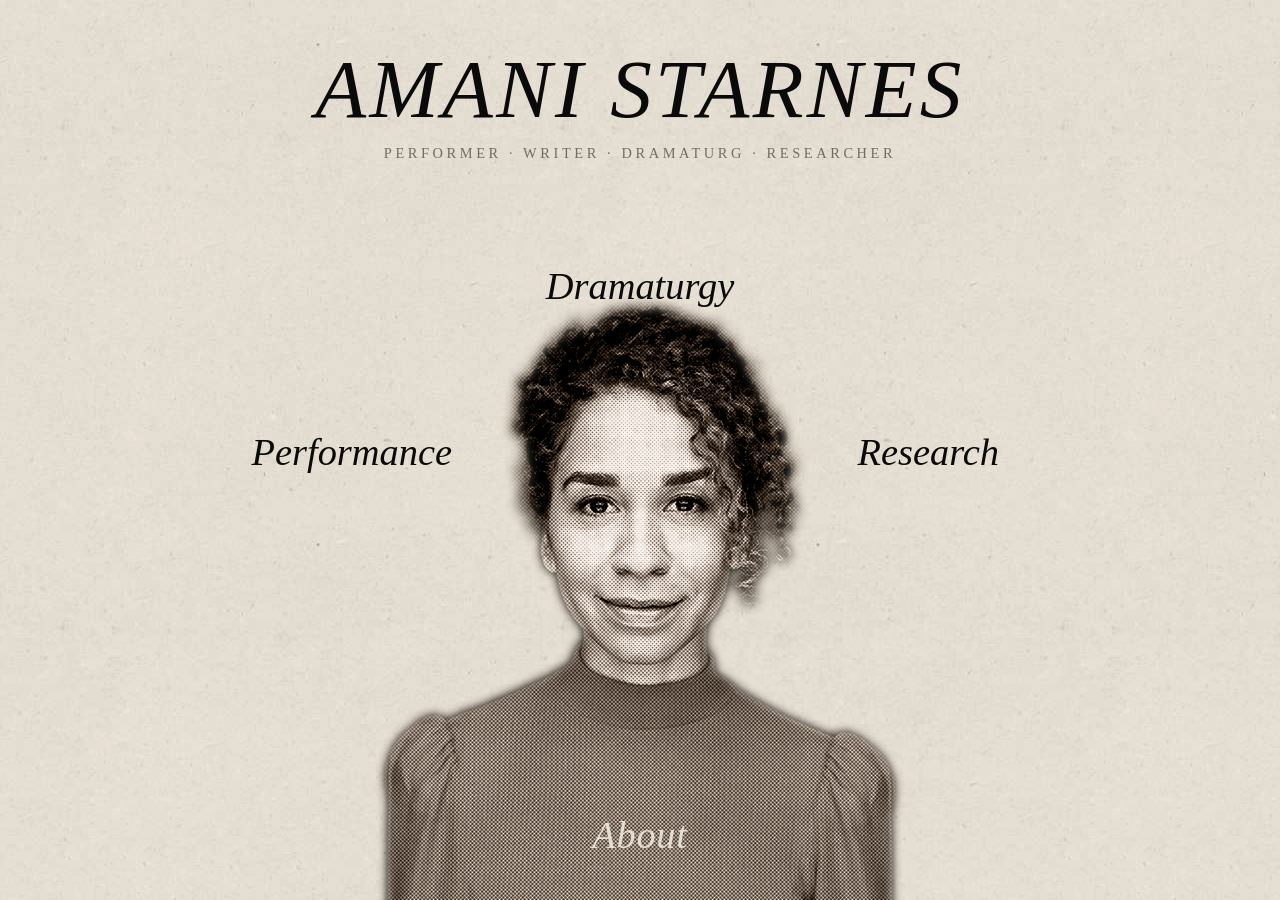
==== index.html @ 9610a854 "great splash page" ====
<!DOCTYPE html>
<html lang="en">

<head>
  <meta charset="UTF-8">
  <meta name="viewport" content="width=device-width, initial-scale=1.0">
  <title>Amani Starnes</title>
  <meta name="description" content="Amani Starnes — Performer, Writer, Dramaturg, Researcher.">
  <meta property="og:title" content="Amani Starnes">
  <meta property="og:description" content="Performer. Writer. Dramaturg. Researcher.">
  <meta property="og:image" content="Amani-Starnes-BG.jpg">
  <meta property="og:type" content="website">
  <link rel="stylesheet" href="assets/css/style.css">
</head>

<body>

  <div class="splash">
    <img class="bg-fill" src="/assets/images/blue-bg.jpg" alt="" aria-hidden="true" loading="eager">

    <div class="splash-top">
      <div class="splash-name" aria-label="Amani Starnes">
        <span class="name-first">AMANI</span> <span class="name-last">STARNES</span>
      </div>
      <p class="splash-roles">Performer&nbsp;·&nbsp;Writer&nbsp;·&nbsp;Dramaturg&nbsp;·&nbsp;Researcher</p>
    </div>
    <div class="splash-center">
      <div class="splash-img">
        <img class="splash-bg-onload" src="/assets/images/Amani-Blue-No-Bg-printed-1080.png" alt="Amani Starnes"
          loading="eager">
        <img class="splash-bg" src="/assets/images/Amani-Blue-Bg-gradient-1080.png" alt="" aria-hidden="true"
          loading="eager">
        <div class="img-hover-container">
          <div class="splash-img-wrap">
            <!-- <img src="/assets/images/Amani-Blue-No-Bg-good.png" alt="Amani Starnes" loading="eager"> -->
          </div>
          <a href="about.html" class="splash-about-label">About</a>
          <nav class="splash-nav-arc" aria-label="Main navigation">
            <a href="performance.html" class="arc-item arc-1">Performance</a>
            <a href="dramaturgy.html" class="arc-item arc-2">Dramaturgy</a>
            <a href="research.html" class="arc-item arc-3">Research</a>
          </nav>
        </div>
      </div>
    </div>

  </div>
  <div class="paperOverlay"></div>
  <script src="assets/js/main.js"></script>
</body>

</html>
---- assets/css/style.css ----
@import url('https://fonts.googleapis.com/css2?family=Bebas+Neue&family=Courier+Prime:ital,wght@0,400;0,700;1,400;1,700&family=Playfair+Display:ital@1&display=swap');
@import url("https://use.typekit.net/kco8lyu.css");



:root {
  --void: #0a0a0a;
  --cream: #ede9df;
  --apricot: #e3a155;
  --hot: #df0427;
  --zap: #b8ff00;
  --dim: #1a1a1a;
  --mid: #2a2a2a;
  --muted: #7a7068;
  --main: #7c380d;
}

*,
*::before,
*::after {
  box-sizing: border-box;
  margin: 0;
  padding: 0;
}

html {
  scroll-behavior: smooth;
}

body {
  background: var(--cream);
  color: var(--void);
  font-family: "adobe-caslon-pro", serif;
  font-weight: 400;
  font-style: italic;
  font-size: 17px;
  line-height: 1.7;
  -webkit-font-smoothing: antialiased;
}

.title-font,
.page-title,
.section-title {
  font-family: "adobe-garamond-pro", serif;
  font-weight: 400;
  font-style: normal;
}

::selection {
  background: var(--hot);
  color: var(--void);
}

a {
  color: var(--hot);
  text-decoration: underline;
  text-underline-offset: 3px;
  /* transition: color 0.15s; */
}

a:hover {
  color: var(--hot);
}



/* ─── SPLASH ──────────────────────────────────────────────── */
.paperOverlay {
  position: fixed;
  inset: 0;
  mix-blend-mode: multiply;
  background-repeat: repeat;
  pointer-events: none;
  z-index: 9999;
  background-image: url("[data-uri]");
}

.torn-edges {
  padding: 1em;
  background-color: var(--cream);
  background-clip: padding-box;
  border-style: solid;
  border-width: 10px;
  border-color: transparent;
  border-image: url(/assets/images/paper-border.png) 20 round;
  max-width: 70em;
  margin: 1em auto;
}

.splash {
  height: 100vh;
  overflow: hidden;
  display: flex;
  flex-direction: column;
  align-items: center;
  justify-content: flex-start;
  padding: 3rem 2rem 0;
  position: relative;
  gap: 2rem;
}

.splash-top {
  text-align: center;
  position: relative;
  z-index: 2;
}

.splash-name {
  font-family: "adobe-caslon-pro", serif;
  font-weight: 400;
  font-style: italic;
  font-size: clamp(3rem, 6.5vw, 6.5rem);
  line-height: 1;
  letter-spacing: 0.04em;
  color: var(--void);
  white-space: nowrap;
  cursor: default;
  user-select: none;
}

.splash-animation {
  transition: opacity 1s ease;

}

.splash-name span {
  display: inline;
}

.splash-name:hover .name-first {
  color: var(--hot);
  /* transition: color 0.08s; */
}

.splash-roles {
  font-size: 0.90rem;
  letter-spacing: 0.25em;
  text-transform: uppercase;
  color: var(--muted);
  margin-top: 0.6rem;
  font-family: "adobe-garamond-pro", serif;
  font-style: normal;
}

.splash-center {
  flex: 1;
  min-height: 0;
  width: 100%;
  position: relative;
  display: flex;
  align-items: flex-end;
  justify-content: center;
}

.splash-bg {
  position: absolute;
  inset: 0;
  width: 100%;
  height: 100%;
  object-fit: contain;
  object-position: center bottom;
  z-index: 0;
  opacity: 0;
  pointer-events: none;
  overflow: visible;
  display: block;
  transition: opacity 0.55s ease;
  will-change: opacity;
  transform: translateZ(0);
  backface-visibility: hidden;
}

/* b+W image */
.splash-bg-onload {
  position: absolute;
  inset: 0;
  width: 100%;
  height: 100%;
  object-fit: contain;
  object-position: center bottom;
  z-index: 0;
  pointer-events: none;
  opacity: 1;
  transition: opacity 0.55s ease;
  will-change: opacity;
  transform: translateZ(0);
  backface-visibility: hidden;
  overflow: visible;
}

.bg-fill {
  position: absolute;
  inset: 0;
  width: 100%;
  height: 100%;
  object-fit: cover;
  object-position: center top;
  z-index: 0;
  opacity: 0;
  pointer-events: none;
  transition: opacity 0.55s ease;
  overflow: visible;
  display: block;
  will-change: opacity;
  transform: translateZ(0);
  backface-visibility: hidden;
}

/* Background + color shifts on hover */

.splash:has(.img-hover-container:hover, .arc-item:hover, .splash-dramaturgy:hover) .splash-bg,
.splash:has(.img-hover-container:hover, .arc-item:hover, .splash-dramaturgy:hover) .bg-fill {
  opacity: 1;
}

.splash:has(.img-hover-container:hover, .arc-item:hover, .splash-dramaturgy:hover) .splash-bg-onload {
  opacity: 0;
}

.splash:has(.img-hover-container:hover, .arc-item:hover, .splash-dramaturgy:hover) .arc-item,
.splash:has(.img-hover-container:hover, .arc-item:hover, .splash-dramaturgy:hover) .splash-dramaturgy {
  color: var(--cream);
}

.splash:has(.img-hover-container:hover, .arc-item:hover, .splash-dramaturgy:hover) .arc-item:hover,
.splash:has(.img-hover-container:hover, .arc-item:hover, .splash-dramaturgy:hover) .splash-dramaturgy:hover {
  color: var(--hot);
}

.splash-img {
  position: absolute;
  inset: 0;
  overflow: visible;
  pointer-events: none;
}

.splash-img-wrap {
  position: absolute;
  top: 0;
  bottom: 0;
  left: 50%;
  transform: translateX(-50%);
  width: 25%;
  pointer-events: auto;
  cursor: pointer;
  z-index: 2;
}

.img-hover-container {
  position: absolute;
  top: 0;
  bottom: 0;
  left: 50%;
  transform: translateX(-50%);
  width: 62%;
  pointer-events: auto;
  cursor: pointer;
  z-index: 1;
}

.splash-img::after {
  content: "";
  position: absolute;
  inset: 0;
  /* box-shadow: inset 0 0 120px rgba(10, 10, 10, 0.6); */
  pointer-events: none;
  opacity: 0;
  z-index: 1;
}

.splash:has(.img-hover-container:hover, .arc-item:hover, .splash-dramaturgy:hover) .splash-img::after {
  opacity: 1;
}

.splash-about-label {
  position: absolute;
  bottom: 2rem;
  left: 50%;
  transform: translateX(-50%);
  z-index: 2;
  pointer-events: auto;
  font-family: "adobe-caslon-pro", serif;
  font-style: italic;
  font-size: clamp(2rem, 3vw, 4rem);
  color: var(--cream);
  text-decoration: none;
  opacity: 1;
  white-space: nowrap;
  letter-spacing: 0.02em;
}

.splash-about-label:hover,
.splash:has(.splash-img-wrap:hover) .splash-about-label {
  color: var(--void);
}

/* ─── ARC NAV ──────────────────────────────────────────────── */
.splash-nav-arc {
  position: absolute;
  top: 60%;
  left: 50%;
  width: 0;
  height: 0;
  --arc-r: clamp(240px, 26vw, 400px);
  --arc-start: 210deg;
  --arc-step: 60deg;
}

.arc-item {
  position: absolute;
  font-family: "adobe-garamond-pro", serif;
  font-weight: 400;
  font-style: italic;
  font-size: clamp(2rem, 3vw, 4rem);
  color: var(--void);
  text-decoration: none;
  white-space: nowrap;
  transition: color 0.15s;
  transform:
    rotate(calc(var(--arc-start) + var(--n) * var(--arc-step))) translateX(var(--arc-r)) rotate(calc(-1 * (var(--arc-start) + var(--n) * var(--arc-step)))) translate(-50%, -50%);
}

.arc-item {
  pointer-events: auto;
}

.arc-item::after,
.splash-dramaturgy::after {
  background: var(--hot);
}

.splash-about-label::after {
  background: var(--void);
}

.arc-item::after,
.splash-dramaturgy::after,
.splash-about-label::after {
  content: '';
  position: absolute;
  bottom: -4px;
  left: -3px;
  right: -3px;
  height: 5px;
  clip-path: polygon(4% 0%, 100% 0%, 96% 100%, 0% 100%);
  transform: rotate(-2deg) scaleX(0);
  transform-origin: left center;
  transition: transform 0.22s ease;
}



.arc-item:hover {
  color: var(--hot);
}

.arc-item:hover::after,
.splash-dramaturgy:hover::after,
.splash-about-label:hover::after,
.splash:has(.splash-img-wrap:hover) .splash-about-label::after {
  transform: rotate(-2deg) scaleX(1);
}

.arc-1 {
  --n: 0;
}

.arc-2 {
  --n: 1;
  z-index: 999;
}

.arc-3 {
  --n: 2;
}

.splash-dramaturgy {
  font-family: "adobe-garamond-pro", serif;
  font-weight: 400;
  font-style: italic;
  font-size: clamp(2rem, 3vw, 4rem);
  color: var(--void);
  text-decoration: none;
  white-space: nowrap;
  transition: color 0.15s;
  flex-shrink: 0;
  position: relative;
  z-index: 2;
}

.splash-dramaturgy:hover {
  color: var(--hot);
}

/* ─── SITE HEADER ─────────────────────────────────────────── */

.site-header {
  position: sticky;
  top: 0;
  z-index: 100;
  background: var(--void);
  border-bottom: 1px solid var(--mid);
  display: flex;
  align-items: center;
  justify-content: space-between;
  padding: 1rem 3rem;
  gap: 2rem;
}

.logo {
  /* font-family: 'Bebas Neue', sans-serif; */
  font-family: "adobe-caslon-pro", serif;
  font-weight: 400;
  font-style: italic;
  font-size: 1.4rem;
  letter-spacing: 0.1em;
  color: var(--cream);
  text-decoration: none;
  white-space: nowrap;
}

.logo:hover {
  color: var(--hot);
}

.header-nav {
  display: flex;
  gap: 2.5rem;
  flex-wrap: wrap;
}

.header-nav a {
  font-size: 0.7rem;
  letter-spacing: 0.25em;
  text-transform: uppercase;
  text-decoration: none;
  color: var(--muted);
  padding-bottom: 2px;
  position: relative;
  transition: color 0.12s;
}

.header-nav a::after {
  content: '';
  position: absolute;
  bottom: -2px;
  left: -2px;
  right: -2px;
  height: 4px;
  background: var(--hot);
  clip-path: polygon(6% 0%, 100% 0%, 94% 100%, 0% 100%);
  transform: rotate(-2deg) scaleX(0);
  transform-origin: left center;
  transition: transform 0.22s ease;
}

.header-nav a:hover,
.header-nav a[aria-current] {
  color: var(--cream);
}

.header-nav a:hover::after,
.header-nav a[aria-current]::after {
  transform: rotate(-2deg) scaleX(1);
}

/* ─── PAGE LAYOUT ─────────────────────────────────────────── */

.page-header {
  padding: 5rem 3rem 3rem;
  max-width: 1000px;
  margin: 0 auto;
  border-bottom: 1px solid var(--mid);
}

.page-eyebrow {
  font-size: 1rem;
  letter-spacing: 0.3em;
  text-transform: uppercase;
  color: var(--hot);
  display: block;
  margin-bottom: 0.8rem;
}

/* .page-title {
  font-family: 'Bebas Neue', sans-serif;
  font-size: clamp(3.5rem, 8vw, 7rem);
  line-height: 0.9;
  letter-spacing: 0.03em;
} */

.page-intro {
  margin-top: 1.5rem;
  /* max-width: 55ch; */
  color: var(--muted);
  font-size: 1.5rem;
}

.page-body {
  max-width: 1000px;
  margin: 0 auto;
  padding: 0 3rem 8rem;
}

.section {
  padding-top: 4rem;
  margin-top: 4rem;
  border-top: 1px solid var(--mid);
}

.section:first-child {
  border-top: none;
  margin-top: 0rem;
}

.section-eyebrow {
  font-size: 0.68rem;
  letter-spacing: 0.3em;
  text-transform: uppercase;
  color: var(--hot);
  display: block;
  margin-bottom: 0.6rem;
}

/* .section-title {
  font-family: 'Bebas Neue', sans-serif;
  font-size: clamp(2.2rem, 5vw, 4rem);
  letter-spacing: 0.04em;
  line-height: 0.93;
  margin-bottom: 1.5rem;
} */

.section-body {
  max-width: 60ch;
}

.section-body p+p {
  margin-top: 1em;
}

/* ─── DEFINITION BLOCK ────────────────────────────────────── */
.definition {
  margin: 1.8rem 0 2.2rem;
  max-width: 52ch;
  padding-left: 1.2rem;
  border-left: 2px solid var(--mid);
}

.definition-word {
  display: block;
  font-family: "adobe-garamond-pro", serif;
  font-style: normal;
  font-size: 1.15rem;
  letter-spacing: 0.02em;
  color: var(--void);
}

.definition-meta {
  display: block;
  font-style: italic;
  font-size: 0.82rem;
  color: var(--muted);
  margin-top: 0.15rem;
  margin-bottom: 0.7rem;
  letter-spacing: 0.02em;
}

.definition-list {
  list-style: none;
  padding: 0;
  margin: 0;
  counter-reset: def;
}

.definition-list li {
  counter-increment: def;
  font-size: 0.95rem;
  color: var(--muted);
  line-height: 1.6;
  padding-left: 1.6em;
  position: relative;
}

.definition-list li::before {
  content: counter(def) ")";
  position: absolute;
  left: 0;
  color: var(--muted);
}

.definition-list li+li {
  margin-top: 0.6rem;
  color: var(--void);
  font-style: normal;
}

/* Buttons */
.btn {
  display: inline-block;
  margin-top: 1.5rem;
  padding: 0.55rem 1.3rem;
  border: 1px solid var(--mid);
  font-family: 'Courier Prime', monospace;
  font-size: 0.75rem;
  letter-spacing: 0.2em;
  text-transform: uppercase;
  text-decoration: none;
  color: var(--hot);
  transition: all 0.15s;
}

.btn:hover {
  background: var(--hot);
  border-color: var(--hot);
  color: var(--void);
}

.btn-zap:hover {
  background: var(--zap);
  border-color: var(--zap);
  color: var(--void);
}

.btn+.btn {
  margin-left: 0.8rem;
}

/* Pullquote */
.pullquote {
  font-family: "adobe-caslon-pro", serif;
  font-weight: 400;
  font-style: italic;
  font-size: 1.15rem;
  line-height: 1.6;
  border-left: 3px solid var(--hot);
  padding: 0.8rem 1.5rem;
  margin: 2rem 0;
  color: var(--void);
  max-width: 55ch;
}

/* ─── IMAGES ──────────────────────────────────────────────── */

.img-thumb {
  display: block;
  /* max-width: 320px; */
  width: 100%;
  margin-top: 1.5rem;
  cursor: zoom-in;
  filter: grayscale(10%) contrast(105%);
  transition: filter 0.3s ease, transform 0.25s ease;
}

.img-thumb:hover {
  filter: grayscale(0%) contrast(108%);
  transform: scale(1.012);
}

.img-row {
  display: grid;
  grid-template-columns: repeat(3, 1fr);
  gap: 1rem;
  margin: 2rem 0;
  align-items: start;
}

.img-row img {
  width: 100%;
  display: block;
  cursor: zoom-in;
  filter: grayscale(15%) contrast(108%);
  transition: filter 0.3s ease, transform 0.25s ease;
}

.img-row img:hover {
  filter: grayscale(0%) contrast(110%);
  transform: scale(1.012);
}

/* ─── LIGHTBOX ────────────────────────────────────────────── */

.lightbox {
  position: fixed;
  inset: 0;
  background: rgba(10, 10, 10, 0.93);
  display: flex;
  align-items: center;
  justify-content: center;
  z-index: 9000;
  opacity: 0;
  pointer-events: none;
  transition: opacity 0.2s ease;
}

.lightbox.is-open {
  opacity: 1;
  pointer-events: auto;
}

.lightbox-img {
  max-width: 90vw;
  max-height: 88vh;
  object-fit: contain;
  display: block;
  transition: opacity 0.15s ease;
}

.lightbox-close {
  position: absolute;
  top: 1.2rem;
  right: 1.5rem;
  background: none;
  border: none;
  color: var(--cream);
  font-size: 1.8rem;
  line-height: 1;
  cursor: pointer;
  opacity: 0.7;
  transition: opacity 0.15s;
  padding: 0.25rem 0.5rem;
}

.lightbox-close:hover {
  opacity: 1;
}

.lightbox-prev,
.lightbox-next {
  position: absolute;
  top: 50%;
  transform: translateY(-50%);
  background: none;
  border: none;
  color: var(--cream);
  font-size: 3rem;
  line-height: 1;
  cursor: pointer;
  padding: 1rem;
  opacity: 0.5;
  transition: opacity 0.15s;
}

.lightbox-prev:hover,
.lightbox-next:hover {
  opacity: 1;
}

.lightbox-prev {
  left: 0.5rem;
}

.lightbox-next {
  right: 0.5rem;
}

.side-poster {
  /* float: right; */
  margin: 0 0 2rem 2.5rem;
  max-width: 100%;
}

.side-poster img {
  width: 100%;
  display: block;
  border: 1px solid var(--mid);
}

.embed-video {
  position: relative;
  padding-bottom: 56.25%;
  height: 0;
  overflow: hidden;
  margin: 2rem 0;
  background: var(--dim);
}

.embed-video iframe {
  position: absolute;
  top: 0;
  left: 0;
  width: 100%;
  height: 100%;
  border: none;
}

.clearfix::after {
  content: '';
  display: table;
  clear: both;
}

/* ─── RESEARCH ────────────────────────────────────────────── */

.pub-item {
  padding: 1.5rem 0;
  border-bottom: 1px solid var(--mid);
  max-width: 65ch;
}

.pub-item:last-child {
  border-bottom: none;
}

.pub-tag {
  font-size: 0.66rem;
  letter-spacing: 0.25em;
  text-transform: uppercase;
  color: var(--hot);
  display: block;
  margin-bottom: 0.4rem;
}

.pub-title {
  font-style: italic;
}

.pub-venue {
  color: var(--muted);
  font-size: 0.9em;
  margin-top: 0.3rem;
}

/* ─── ABOUT ───────────────────────────────────────────────── */

.about-grid {
  display: grid;
  grid-template-columns: 220px 1fr;
  gap: 3rem;
  align-items: start;
  /* margin-top: 3rem; */
}

.about-headshot img {
  width: 100%;
  display: block;
  filter: grayscale(15%) contrast(108%);
  border: 1px solid var(--mid);
}

.about-text p+p {
  margin-top: 1em;
}

.placeholder-note {
  color: var(--muted);
  font-style: italic;
  font-size: 0.9em;
}

/* ─── FOOTER ──────────────────────────────────────────────── */

.site-footer {
  border-top: 1px solid var(--mid);
  padding: 1.8rem 3rem;
  display: flex;
  justify-content: space-between;
  align-items: center;
  flex-wrap: wrap;
  gap: 1rem;
  font-size: 0.75rem;
  letter-spacing: 0.1em;
  color: #4a4540;
}

.site-footer a {
  color: #4a4540;
  text-decoration: none;
}

.site-footer a:hover {
  color: var(--hot);
}

/* ─── RESPONSIVE ──────────────────────────────────────────── */

@media (max-width: 820px) {
  .splash {
    padding: 2.5rem 1.5rem 0;
    gap: 1.5rem;
  }

  .splash-img-wrap img {
    max-width: 65vw;
  }

  .splash-nav-arc {
    --arc-r: clamp(140px, 22vw, 240px);
  }

  .arc-item {
    font-size: clamp(1.1rem, 2.5vw, 1.8rem);
  }

  .site-header {
    flex-direction: column;
    align-items: flex-start;
    padding: 1rem 1.5rem;
    gap: 0.6rem;
  }

  .header-nav {
    gap: 1.5rem;
  }

  .page-header,
  .page-body {
    padding-left: 1.5rem;
    padding-right: 1.5rem;
  }

  .page-header {
    padding-top: 3rem;
  }

  .about-grid {
    grid-template-columns: 1fr;
    gap: 2rem;
  }

  .about-headshot {
    max-width: 200px;
  }

  .side-poster {
    float: none;
    margin: 0 0 1.5rem;
    max-width: 180px;
  }
}

@media (max-width: 480px) {
  .splash {
    padding: 2rem 1rem 0;
    gap: 1rem;
  }

  .splash-name {
    font-size: clamp(2rem, 9vw, 3rem);
  }

  .splash-img-wrap img {
    max-width: 80vw;
    max-height: calc(100vh - 130px);
  }

  .splash-nav-arc {
    --arc-r: 120px;
  }

  .arc-item {
    font-size: clamp(0.85rem, 4vw, 1.2rem);
  }

  .page-header,
  .page-body {
    padding-left: 1rem;
    padding-right: 1rem;
  }

  .site-footer {
    padding: 1.5rem 1rem;
  }
}

@media (max-height: 700px) {
  .splash {
    padding-top: 1.5rem;
    gap: 1rem;
  }

  .splash-name {
    font-size: clamp(1.8rem, 5vw, 3.5rem);
  }

  .splash-roles {
    font-size: 0.65rem;
    margin-top: 0.3rem;
  }
}

@media (max-height: 520px) {
  .splash-name {
    font-size: clamp(1.4rem, 4vw, 2.5rem);
  }

  .splash-roles {
    display: none;
  }
}
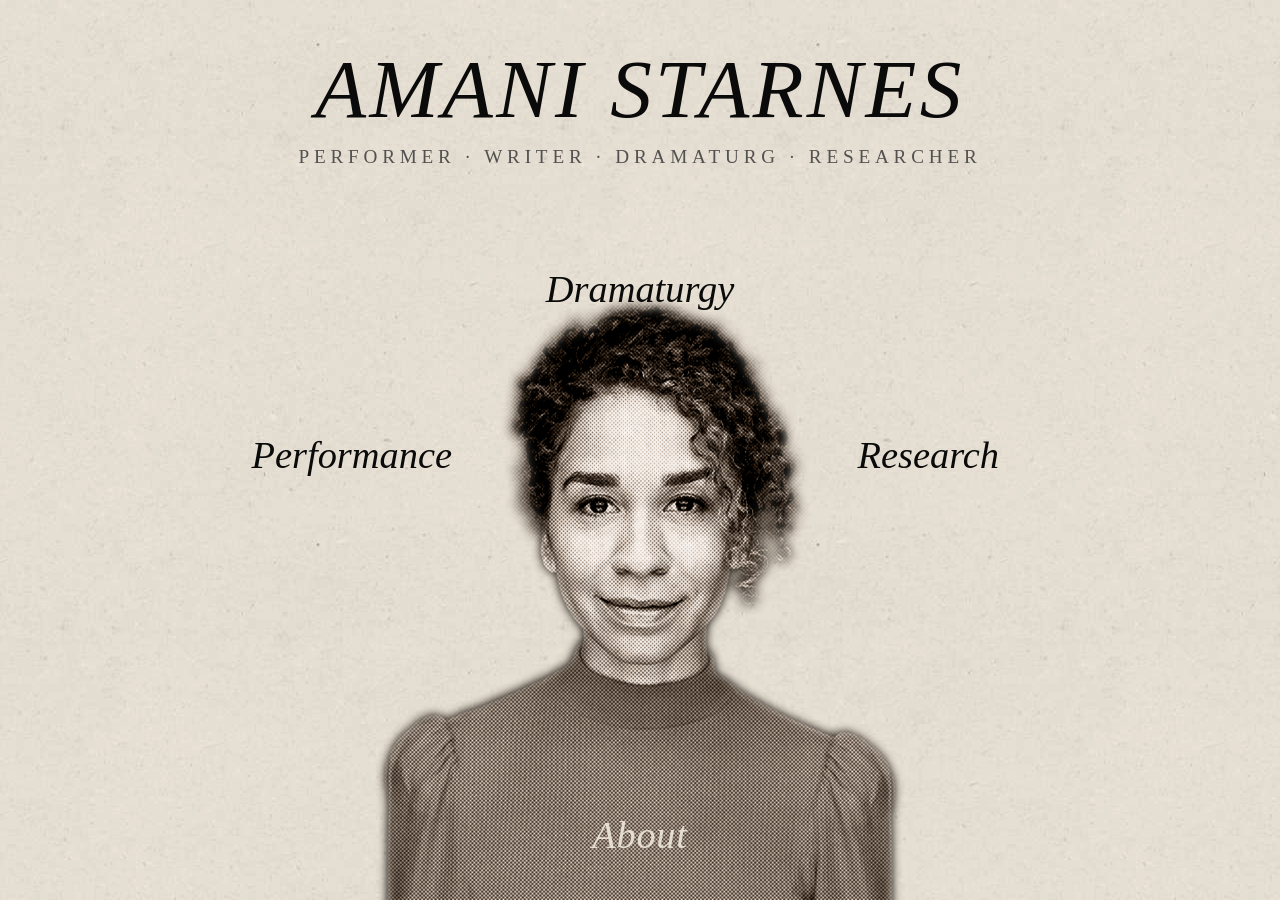
==== commit de5846ba: "good fade" ====
--- a/index.html
+++ b/index.html
@@ -16,8 +16,6 @@
 <body>
 
   <div class="splash">
-    <img class="bg-fill" src="/assets/images/blue-bg.jpg" alt="" aria-hidden="true" loading="eager">
-
     <div class="splash-top">
       <div class="splash-name" aria-label="Amani Starnes">
         <span class="name-first">AMANI</span> <span class="name-last">STARNES</span>
@@ -28,12 +26,13 @@
       <div class="splash-img">
         <img class="splash-bg-onload" src="/assets/images/Amani-Blue-No-Bg-printed-1080.png" alt="Amani Starnes"
           loading="eager">
-        <img class="splash-bg" src="/assets/images/Amani-Blue-Bg-gradient-1080.png" alt="" aria-hidden="true"
-          loading="eager">
+        <div class="splash-hover-layer" aria-hidden="true">
+          <img class="bg-fill" src="/assets/images/blue-bg.jpg" alt="" loading="eager">
+          <img class="splash-bg" src="/assets/images/Amani-Blue-Bg-gradient-1080.png" alt="" loading="eager">
+        </div>
         <div class="img-hover-container">
-          <div class="splash-img-wrap">
-            <!-- <img src="/assets/images/Amani-Blue-No-Bg-good.png" alt="Amani Starnes" loading="eager"> -->
-          </div>
+          <a href="about.html" class="splash-img-wrap" aria-label="About Amani Starnes">
+          </a>
           <a href="about.html" class="splash-about-label">About</a>
           <nav class="splash-nav-arc" aria-label="Main navigation">
             <a href="performance.html" class="arc-item arc-1">Performance</a>
@@ -49,4 +48,4 @@
   <script src="assets/js/main.js"></script>
 </body>
 
-</html>+</html>
--- a/assets/css/style.css
+++ b/assets/css/style.css
@@ -11,7 +11,7 @@
   --zap: #b8ff00;
   --dim: #1a1a1a;
   --mid: #2a2a2a;
-  --muted: #7a7068;
+  --muted: #555555;
   --main: #7c380d;
 }
 
@@ -39,11 +39,20 @@
 }
 
 .title-font,
-.page-title,
+.page-title {
+  font-family: "adobe-garamond-pro", serif;
+  font-weight: 400;
+  font-style: normal;
+  text-align: center;
+  font-size: clamp(2.5rem, 4.5vw, 2.5rem);
+}
+
 .section-title {
   font-family: "adobe-garamond-pro", serif;
   font-weight: 400;
   font-style: normal;
+  text-align: left;
+  font-size: clamp(2.5rem, 4.5vw, 2.5rem);
 }
 
 ::selection {
@@ -127,18 +136,16 @@
   display: inline;
 }
 
-.splash-name:hover .name-first {
-  color: var(--hot);
-  /* transition: color 0.08s; */
-}
+
 
 .splash-roles {
-  font-size: 0.90rem;
+  font-size: 1.2rem;
   letter-spacing: 0.25em;
   text-transform: uppercase;
   color: var(--muted);
   margin-top: 0.6rem;
   font-family: "adobe-garamond-pro", serif;
+  font-weight: 400;
   font-style: normal;
 }
 
@@ -152,6 +159,17 @@
   justify-content: center;
 }
 
+.splash-hover-layer {
+  position: absolute;
+  inset: 0;
+  z-index: 0;
+  opacity: 0;
+  pointer-events: none;
+  overflow: visible;
+  transition: opacity 0.55s ease;
+  will-change: opacity;
+}
+
 .splash-bg {
   position: absolute;
   inset: 0;
@@ -160,14 +178,10 @@
   object-fit: contain;
   object-position: center bottom;
   z-index: 0;
-  opacity: 0;
+  opacity: 1;
   pointer-events: none;
   overflow: visible;
   display: block;
-  transition: opacity 0.55s ease;
-  will-change: opacity;
-  transform: translateZ(0);
-  backface-visibility: hidden;
 }
 
 /* b+W image */
@@ -189,27 +203,22 @@
 }
 
 .bg-fill {
-  position: absolute;
+  position: fixed;
   inset: 0;
   width: 100%;
   height: 100%;
   object-fit: cover;
   object-position: center top;
   z-index: 0;
-  opacity: 0;
+  opacity: 1;
   pointer-events: none;
-  transition: opacity 0.55s ease;
   overflow: visible;
   display: block;
-  will-change: opacity;
-  transform: translateZ(0);
-  backface-visibility: hidden;
 }
 
 /* Background + color shifts on hover */
 
-.splash:has(.img-hover-container:hover, .arc-item:hover, .splash-dramaturgy:hover) .splash-bg,
-.splash:has(.img-hover-container:hover, .arc-item:hover, .splash-dramaturgy:hover) .bg-fill {
+.splash:has(.img-hover-container:hover, .arc-item:hover, .splash-dramaturgy:hover) .splash-hover-layer {
   opacity: 1;
 }
 
@@ -218,8 +227,13 @@
 }
 
 .splash:has(.img-hover-container:hover, .arc-item:hover, .splash-dramaturgy:hover) .arc-item,
-.splash:has(.img-hover-container:hover, .arc-item:hover, .splash-dramaturgy:hover) .splash-dramaturgy {
+.splash:has(.img-hover-container:hover, .arc-item:hover, .splash-dramaturgy:hover) .splash-dramaturgy,
+.splash:has(.img-hover-container:hover, .arc-item:hover, .splash-dramaturgy:hover) .splash-name {
   color: var(--cream);
+}
+
+.splash:has(.img-hover-container:hover, .arc-item:hover, .splash-dramaturgy:hover) .splash-roles {
+  color: var(--apricot);
 }
 
 .splash:has(.img-hover-container:hover, .arc-item:hover, .splash-dramaturgy:hover) .arc-item:hover,
@@ -470,10 +484,11 @@
   padding: 5rem 3rem 3rem;
   max-width: 1000px;
   margin: 0 auto;
-  border-bottom: 1px solid var(--mid);
+  border-bottom: 1px dotted var(--mid);
 }
 
 .page-eyebrow {
+  text-align: center;
   font-size: 1rem;
   letter-spacing: 0.3em;
   text-transform: uppercase;
@@ -499,13 +514,13 @@
 .page-body {
   max-width: 1000px;
   margin: 0 auto;
-  padding: 0 3rem 8rem;
+  /* padding: 0 3rem 8rem; */
 }
 
 .section {
-  padding-top: 4rem;
-  margin-top: 4rem;
-  border-top: 1px solid var(--mid);
+  padding-top: 3rem;
+  margin-top: 1rem;
+  border-top: 1px dotted var(--mid);
 }
 
 .section:first-child {
@@ -513,8 +528,12 @@
   margin-top: 0rem;
 }
 
+.section:last-child {
+  margin-bottom: 4rem;
+}
+
 .section-eyebrow {
-  font-size: 0.68rem;
+  font-size: 1rem;
   letter-spacing: 0.3em;
   text-transform: uppercase;
   color: var(--hot);
@@ -531,7 +550,7 @@
 } */
 
 .section-body {
-  max-width: 60ch;
+  max-width: 100ch;
 }
 
 .section-body p+p {
@@ -597,28 +616,62 @@
 /* Buttons */
 .btn {
   display: inline-block;
-  margin-top: 1.5rem;
-  padding: 0.55rem 1.3rem;
-  border: 1px solid var(--mid);
-  font-family: 'Courier Prime', monospace;
-  font-size: 0.75rem;
-  letter-spacing: 0.2em;
+  font-size: 1rem;
+  letter-spacing: 0.25em;
   text-transform: uppercase;
   text-decoration: none;
-  color: var(--hot);
+  color: var(--muted);
+  padding-bottom: 2px;
+  position: relative;
+  transition: color 0.12s;
   transition: all 0.15s;
-}
-
-.btn:hover {
-  background: var(--hot);
   border-color: var(--hot);
   color: var(--void);
+  padding-top: 1em;
+  transition:
+    transform 0.18s ease,
+    border-color 0.18s ease,
+    color 0.18s ease,
+    background-color 0.18s ease;
+}
+
+.btn:hover {
+  border-color: var(--hot);
+  color: var(--void);
+
+  transform: translateX(2px);
+}
+
+.btn-zap {
+  position: relative;
+  color: var(--hot);
+  border-color: transparent;
+}
+
+
+
+.btn-zap::after {
+  content: '';
+  position: absolute;
+  bottom: -5px;
+  left: -3px;
+  right: -3px;
+  height: 3px;
+  background: var(--hot);
+  clip-path: polygon(6% 0%, 100% 0%, 94% 100%, 0% 100%);
+  transition: background 0.2s ease;
 }
 
 .btn-zap:hover {
-  background: var(--zap);
-  border-color: var(--zap);
-  color: var(--void);
+  color: var(--hot);
+}
+
+.btn-zap:hover::before {
+  transform: rotate(-2deg);
+}
+
+.btn-zap:hover::after {
+  background: var(--hot);
 }
 
 .btn+.btn {
@@ -755,7 +808,7 @@
 
 .side-poster {
   /* float: right; */
-  margin: 0 0 2rem 2.5rem;
+  margin: 1rem 0 2rem 2.5rem;
   max-width: 100%;
 }
 
@@ -792,17 +845,26 @@
 /* ─── RESEARCH ────────────────────────────────────────────── */
 
 .pub-item {
-  padding: 1.5rem 0;
-  border-bottom: 1px solid var(--mid);
-  max-width: 65ch;
-}
-
-.pub-item:last-child {
-  border-bottom: none;
+  padding: 1.5rem 0 3rem 2rem;
+  max-width: 55ch;
+  position: relative;
+}
+
+.pub-item::after {
+  content: '';
+  position: absolute;
+  bottom: 0;
+  left: 2rem;
+  right: 0;
+  border-bottom: 1px dashed var(--mid);
+}
+
+.pub-item:last-child::after {
+  display: none;
 }
 
 .pub-tag {
-  font-size: 0.66rem;
+  font-size: 0.75rem;
   letter-spacing: 0.25em;
   text-transform: uppercase;
   color: var(--hot);
@@ -824,17 +886,20 @@
 
 .about-grid {
   display: grid;
-  grid-template-columns: 220px 1fr;
-  gap: 3rem;
+  grid-template-columns: 1fr 1fr;
+  gap: 4rem;
   align-items: start;
-  /* margin-top: 3rem; */
+}
+
+.about-headshot {
+  border: 1px dotted var(--mid);
+  padding: 10px;
 }
 
 .about-headshot img {
   width: 100%;
   display: block;
   filter: grayscale(15%) contrast(108%);
-  border: 1px solid var(--mid);
 }
 
 .about-text p+p {
@@ -844,7 +909,7 @@
 .placeholder-note {
   color: var(--muted);
   font-style: italic;
-  font-size: 0.9em;
+  font-size: 1.5rem;
 }
 
 /* ─── FOOTER ──────────────────────────────────────────────── */
@@ -856,15 +921,18 @@
   justify-content: space-between;
   align-items: center;
   flex-wrap: wrap;
+  background-color: var(--void);
   gap: 1rem;
   font-size: 0.75rem;
   letter-spacing: 0.1em;
-  color: #4a4540;
+  color: var(--cream);
+  text-transform: uppercase;
 }
 
 .site-footer a {
-  color: #4a4540;
+  color: var(--cream);
   text-decoration: none;
+  transition: color 0.15s ease;
 }
 
 .site-footer a:hover {
@@ -919,6 +987,8 @@
 
   .about-headshot {
     max-width: 200px;
+    border: 2px solid var(--void);
+    padding: 10px;
   }
 
   .side-poster {
@@ -986,4 +1056,4 @@
   .splash-roles {
     display: none;
   }
-}+}
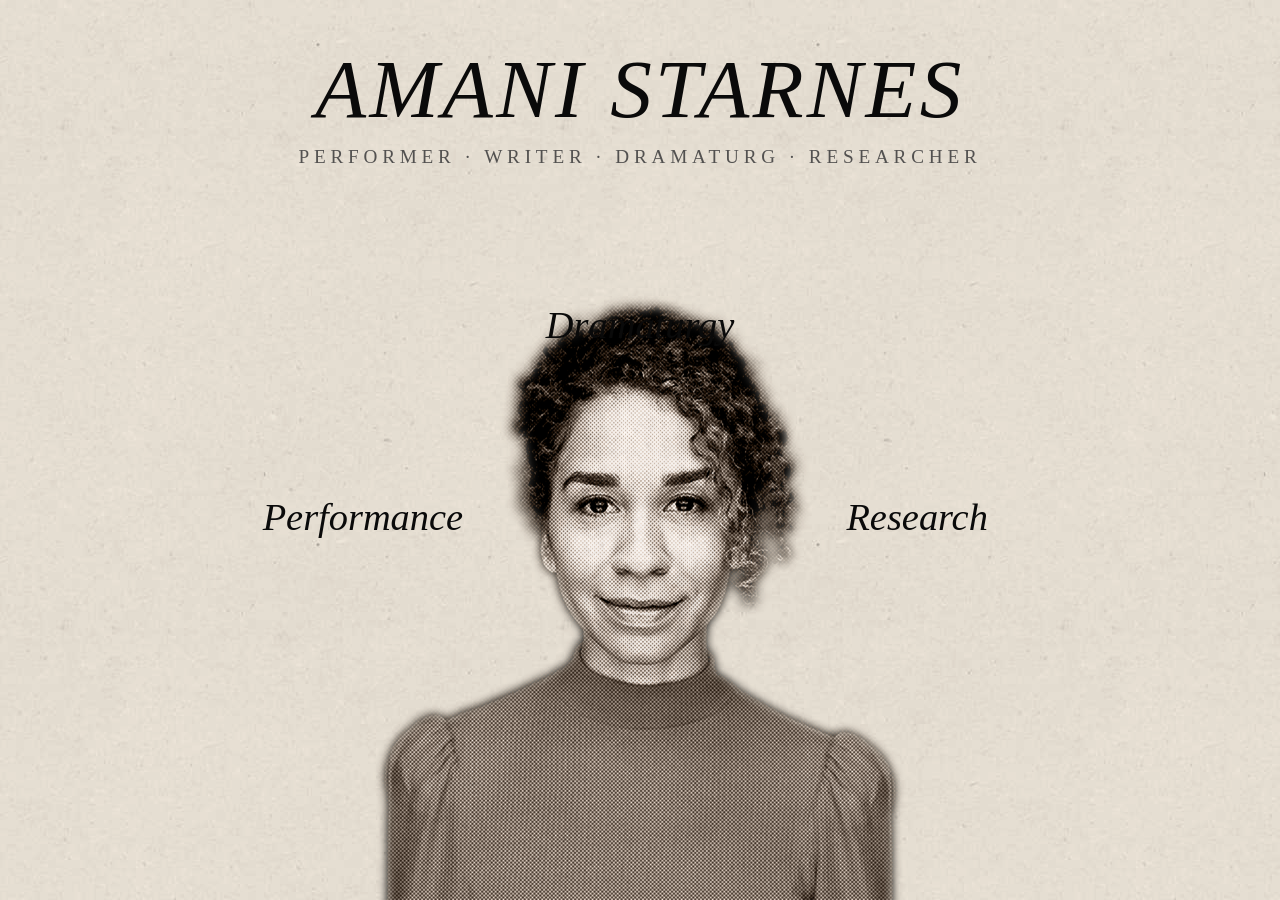
==== commit 86c2ad59: "good updates and favicon" ====
--- a/index.html
+++ b/index.html
@@ -5,11 +5,62 @@
   <meta charset="UTF-8">
   <meta name="viewport" content="width=device-width, initial-scale=1.0">
   <title>Amani Starnes</title>
-  <meta name="description" content="Amani Starnes — Performer, Writer, Dramaturg, Researcher.">
+  <meta name="description"
+    content="Amani Starnes is a performer, writer, dramaturg, researcher, and assistant professor of theatre.">
+  <meta name="author" content="Amani Starnes">
+  <meta name="robots" content="index, follow">
+  <meta name="theme-color" content="#0a0a0a">
+  <link rel="canonical" href="https://amanistarnes.com/">
+  <link rel="icon" href="/assets/favicons/favicon.svg" type="image/svg+xml">
+  <link rel="manifest" href="/site.webmanifest">
   <meta property="og:title" content="Amani Starnes">
-  <meta property="og:description" content="Performer. Writer. Dramaturg. Researcher.">
-  <meta property="og:image" content="Amani-Starnes-BG.jpg">
+  <meta property="og:description"
+    content="Performer, writer, dramaturg, researcher, and assistant professor of theatre.">
+  <meta property="og:image" content="https://amanistarnes.com/assets/images/Amani-Blue-Bg-gradient-1080.png">
+  <meta property="og:image:width" content="1920">
+  <meta property="og:image:height" content="1080">
+  <meta property="og:image:alt" content="Amani Starnes homepage portrait on a blue background">
+  <meta property="og:url" content="https://amanistarnes.com/">
   <meta property="og:type" content="website">
+  <meta property="og:site_name" content="Amani Starnes">
+  <meta name="twitter:card" content="summary_large_image">
+  <meta name="twitter:title" content="Amani Starnes">
+  <meta name="twitter:description"
+    content="Performer, writer, dramaturg, researcher, and assistant professor of theatre.">
+  <meta name="twitter:image" content="https://amanistarnes.com/assets/images/Amani-Blue-Bg-gradient-1080.png">
+  <meta name="twitter:image:alt" content="Amani Starnes homepage portrait on a blue background">
+  <script type="application/ld+json">
+    {
+      "@context": "https://schema.org",
+      "@graph": [
+        {
+          "@type": "Person",
+          "@id": "https://amanistarnes.com/#person",
+          "name": "Amani Starnes",
+          "url": "https://amanistarnes.com/",
+          "image": "https://amanistarnes.com/assets/images/Amani%20Starnes%20Headshot.jpg",
+          "jobTitle": "Assistant Professor of Theatre",
+          "description": "Amani Starnes is a performer, writer, dramaturg, researcher, and assistant professor of theatre.",
+          "knowsAbout": [
+            "Performance",
+            "Dramaturgy",
+            "Theatre",
+            "Black feminist performance",
+            "Research"
+          ]
+        },
+        {
+          "@type": "WebSite",
+          "@id": "https://amanistarnes.com/#website",
+          "url": "https://amanistarnes.com/",
+          "name": "Amani Starnes",
+          "publisher": {
+            "@id": "https://amanistarnes.com/#person"
+          }
+        }
+      ]
+    }
+  </script>
   <link rel="stylesheet" href="assets/css/style.css">
 </head>
 
--- a/assets/css/style.css
+++ b/assets/css/style.css
@@ -38,6 +38,10 @@
   -webkit-font-smoothing: antialiased;
 }
 
+.center {
+  text-align: center;
+}
+
 .title-font,
 .page-title {
   font-family: "adobe-garamond-pro", serif;
@@ -52,7 +56,7 @@
   font-weight: 400;
   font-style: normal;
   text-align: left;
-  font-size: clamp(2.5rem, 4.5vw, 2.5rem);
+  font-size: clamp(1.7rem, 4.5vw, 1.7rem);
 }
 
 ::selection {
@@ -301,6 +305,20 @@
   opacity: 1;
   white-space: nowrap;
   letter-spacing: 0.02em;
+  transition: color 0.15s, opacity 0.25s ease;
+}
+
+@media (hover: hover) and (pointer: fine) {
+  .splash-about-label {
+    opacity: 0;
+    pointer-events: none;
+  }
+
+  .splash:has(.splash-img-wrap:hover) .splash-about-label,
+  .splash-about-label:hover {
+    opacity: 1;
+    pointer-events: auto;
+  }
 }
 
 .splash-about-label:hover,
@@ -311,17 +329,22 @@
 /* ─── ARC NAV ──────────────────────────────────────────────── */
 .splash-nav-arc {
   position: absolute;
-  top: 60%;
   left: 50%;
   width: 0;
   height: 0;
+  /* Main inspector controls for the splash nav. */
+  --arc-top: 60%;
   --arc-r: clamp(240px, 26vw, 400px);
+  --arc-2-lift: 0rem;
+  --arc-safe-gap: 2.25rem;
+  top: max(var(--arc-top), calc(var(--arc-r) + var(--arc-safe-gap) - var(--arc-2-lift)));
   --arc-start: 210deg;
   --arc-step: 60deg;
 }
 
 .arc-item {
   position: absolute;
+  --arc-y-offset: 0rem;
   font-family: "adobe-garamond-pro", serif;
   font-weight: 400;
   font-style: italic;
@@ -331,7 +354,7 @@
   white-space: nowrap;
   transition: color 0.15s;
   transform:
-    rotate(calc(var(--arc-start) + var(--n) * var(--arc-step))) translateX(var(--arc-r)) rotate(calc(-1 * (var(--arc-start) + var(--n) * var(--arc-step)))) translate(-50%, -50%);
+    rotate(calc(var(--arc-start) + var(--n) * var(--arc-step))) translateX(var(--arc-r)) rotate(calc(-1 * (var(--arc-start) + var(--n) * var(--arc-step)))) translate(-50%, calc(-50% + var(--arc-y-offset)));
 }
 
 .arc-item {
@@ -381,6 +404,7 @@
 
 .arc-2 {
   --n: 1;
+  --arc-y-offset: var(--arc-2-lift);
   z-index: 999;
 }
 
@@ -509,6 +533,7 @@
   /* max-width: 55ch; */
   color: var(--muted);
   font-size: 1.5rem;
+  text-align: center;
 }
 
 .page-body {
@@ -550,8 +575,13 @@
 } */
 
 .section-body {
+  padding: 1.5rem 0 3rem 2rem;
+  max-width: 55ch;
+  position: relative;
   max-width: 100ch;
 }
+
+
 
 .section-body p+p {
   margin-top: 1em;
@@ -906,9 +936,38 @@
   margin-top: 1em;
 }
 
+.about-documents {
+  text-align: center;
+}
+
+.about-documents .section-title {
+  text-align: center;
+}
+
+.document-links {
+  display: flex;
+  justify-content: center;
+  gap: 0.8rem;
+  max-width: none;
+  padding-left: 0;
+}
+
+.document-links .btn+.btn {
+  margin-left: 0;
+}
+
 .placeholder-note {
   color: var(--muted);
   font-style: italic;
+  font-size: 1.5rem;
+}
+
+.placeholder-p {
+  color: var(--muted);
+  font-style: normal;
+  font-family: "adobe-garamond-pro", serif;
+  font-weight: 400;
+  font-style: normal;
   font-size: 1.5rem;
 }
 
@@ -940,11 +999,85 @@
 }
 
 /* ─── RESPONSIVE ──────────────────────────────────────────── */
+@media (hover: none),
+(pointer: coarse) {
+  .splash-hover-layer {
+    opacity: 1;
+  }
+
+  .splash-bg-onload {
+    opacity: 0;
+  }
+
+  .arc-item,
+  .splash-dramaturgy,
+  .splash-name {
+    color: var(--cream);
+  }
+
+  .splash-roles {
+    color: var(--apricot);
+  }
+
+}
+
+@media (max-width: 1024px) {
+
+  .splash-bg-onload,
+  .splash-bg {
+    object-fit: cover;
+  }
+
+  .splash-nav-arc {
+    --arc-top: 25%;
+  }
+
+  .section {
+    padding: 3rem;
+  }
+
+  .section:first-child {
+    padding: 3rem;
+  }
+}
 
 @media (max-width: 820px) {
+
+  .page-title,
+  .section-title {
+    font-size: 1.5rem;
+
+  }
+
+  .section-eyebrow {
+    font-size: .7rem;
+  }
+
+  .placeholder-note {
+    font-size: 1rem;
+  }
+
+  .splash-bg-onload,
+  .splash-bg {
+    object-fit: cover;
+  }
+
+  .section,
+  .section:first-child {
+    padding: 2rem;
+  }
+
+  .btn {
+    font-size: .7rem;
+    display: block;
+    width: fit-content;
+    margin-inline: auto;
+
+  }
+
   .splash {
-    padding: 2.5rem 1.5rem 0;
-    gap: 1.5rem;
+    padding: 2.5rem 0 0 0;
+    /* gap: 1.5rem; */
   }
 
   .splash-img-wrap img {
@@ -952,7 +1085,8 @@
   }
 
   .splash-nav-arc {
-    --arc-r: clamp(140px, 22vw, 240px);
+    --arc-top: 25%;
+    /* --arc-r: clamp(140px, 22vw, 240px); */
   }
 
   .arc-item {
@@ -961,13 +1095,25 @@
 
   .site-header {
     flex-direction: column;
-    align-items: flex-start;
+    align-items: center;
     padding: 1rem 1.5rem;
     gap: 0.6rem;
   }
 
+  .logo {
+    white-space: nowrap;
+  }
+
   .header-nav {
-    gap: 1.5rem;
+    flex-wrap: nowrap;
+    justify-content: center;
+    gap: clamp(0.7rem, 2.5vw, 1.5rem);
+    width: 100%;
+  }
+
+  .header-nav a {
+    font-size: clamp(0.55rem, 1.8vw, 0.7rem);
+    letter-spacing: 0.16em;
   }
 
   .page-header,
@@ -985,22 +1131,32 @@
     gap: 2rem;
   }
 
+  .about-text {
+    order: 1;
+  }
+
   .about-headshot {
-    max-width: 200px;
+    order: 2;
+    width: 100%;
+    max-width: none;
     border: 2px solid var(--void);
     padding: 10px;
+  }
+
+  .placeholder-note {
+    text-align: center;
   }
 
   .side-poster {
     float: none;
     margin: 0 0 1.5rem;
-    max-width: 180px;
+    max-width: 100%;
   }
 }
 
 @media (max-width: 480px) {
   .splash {
-    padding: 2rem 1rem 0;
+    padding: 2rem 0 0;
     gap: 1rem;
   }
 
@@ -1014,12 +1170,35 @@
   }
 
   .splash-nav-arc {
-    --arc-r: 120px;
-  }
-
-  .arc-item {
+    --arc-r: 130px;
+  }
+
+  .site-header {
+    padding: 0.85rem 1rem;
+    gap: 0.5rem;
+  }
+
+  .logo {
+    font-size: 2rem;
+    letter-spacing: 0.06em;
+  }
+
+  .section-body {
+    padding: 0rem 0 0rem 0rem;
+  }
+
+  .header-nav {
+    gap: 0.65rem;
+  }
+
+  .header-nav a {
+    font-size: 0.55rem;
+    letter-spacing: 0.08em;
+  }
+
+  /* .arc-item {
     font-size: clamp(0.85rem, 4vw, 1.2rem);
-  }
+  } */
 
   .page-header,
   .page-body {
@@ -1030,6 +1209,22 @@
   .site-footer {
     padding: 1.5rem 1rem;
   }
+
+  .splash-roles {
+    font-size: .6rem;
+  }
+
+  .arc-item {
+    font-size: 1.5rem;
+  }
+}
+
+@media (min-width: 821px) and (max-height: 950px) {
+  .splash-nav-arc {
+    --arc-r: clamp(220px, 25vw, 340px);
+    --arc-top: 68%;
+    --arc-2-lift: -2rem;
+  }
 }
 
 @media (max-height: 700px) {
@@ -1038,6 +1233,12 @@
     gap: 1rem;
   }
 
+  .splash-nav-arc {
+    --arc-top: 72%;
+    --arc-safe-gap: 1.5rem;
+  }
+
+
   .splash-name {
     font-size: clamp(1.8rem, 5vw, 3.5rem);
   }
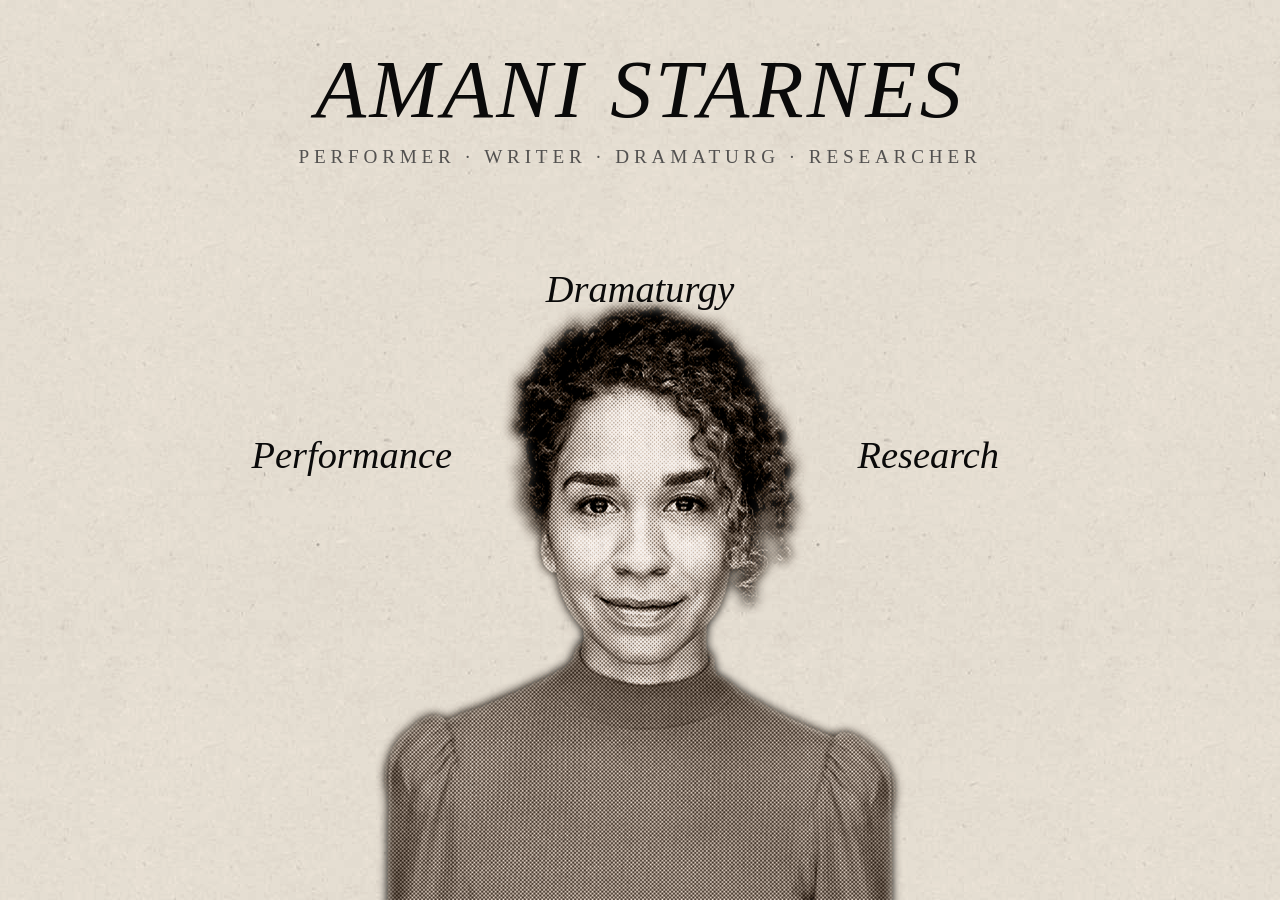
==== commit d97e4c08: "fixed socail image" ====
--- a/index.html
+++ b/index.html
@@ -16,9 +16,9 @@
   <meta property="og:title" content="Amani Starnes">
   <meta property="og:description"
     content="Performer, writer, dramaturg, researcher, and assistant professor of theatre.">
-  <meta property="og:image" content="https://amanistarnes.com/assets/images/Amani-Blue-Bg-gradient-1080.png">
+  <meta property="og:image" content="https://amanistarnes.com/assets/images/social_image.jpg">
   <meta property="og:image:width" content="1920">
-  <meta property="og:image:height" content="1080">
+  <meta property="og:image:height" content="960">
   <meta property="og:image:alt" content="Amani Starnes homepage portrait on a blue background">
   <meta property="og:url" content="https://amanistarnes.com/">
   <meta property="og:type" content="website">
@@ -27,7 +27,7 @@
   <meta name="twitter:title" content="Amani Starnes">
   <meta name="twitter:description"
     content="Performer, writer, dramaturg, researcher, and assistant professor of theatre.">
-  <meta name="twitter:image" content="https://amanistarnes.com/assets/images/Amani-Blue-Bg-gradient-1080.png">
+  <meta name="twitter:image" content="https://amanistarnes.com/assets/images/social_image.jpg">
   <meta name="twitter:image:alt" content="Amani Starnes homepage portrait on a blue background">
   <script type="application/ld+json">
     {
--- a/assets/css/style.css
+++ b/assets/css/style.css
@@ -1219,13 +1219,19 @@
   }
 }
 
-@media (min-width: 821px) and (max-height: 950px) {
+/* @media (min-width: 821px) and (max-height: 950px) {
   .splash-nav-arc {
     --arc-r: clamp(220px, 25vw, 340px);
     --arc-top: 68%;
     --arc-2-lift: -2rem;
   }
-}
+} */
+/* 
+@media (min-height: 951px) {
+  .splash-nav-arc {
+    --arc-top: 58%;
+  }
+} */
 
 @media (max-height: 700px) {
   .splash {
@@ -1257,4 +1263,4 @@
   .splash-roles {
     display: none;
   }
-}
+}
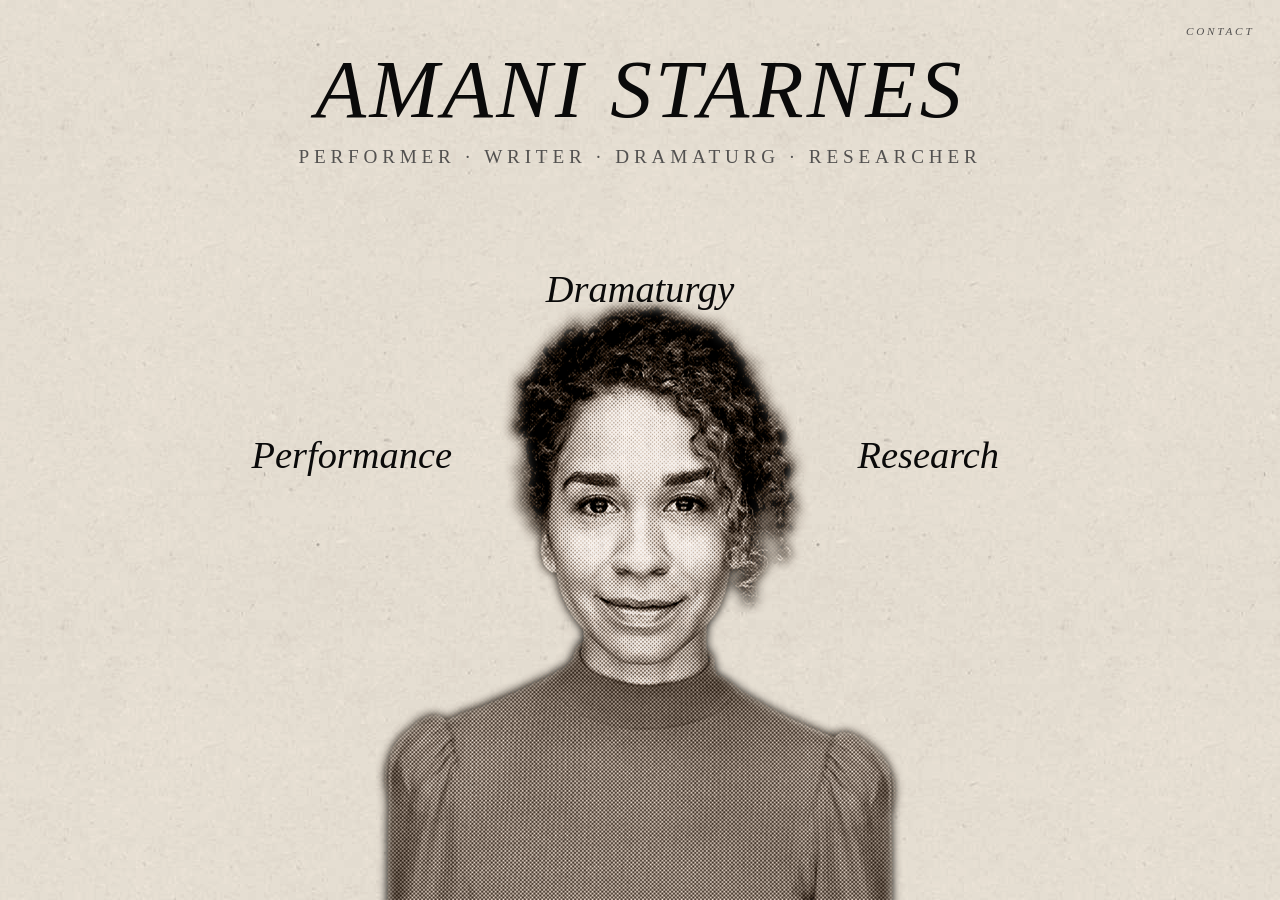
==== commit a83cd070: "contact page" ====
--- a/index.html
+++ b/index.html
@@ -67,6 +67,7 @@
 <body>
 
   <div class="splash">
+    <a href="contact.html" class="splash-contact">Contact</a>
     <div class="splash-top">
       <div class="splash-name" aria-label="Amani Starnes">
         <span class="name-first">AMANI</span> <span class="name-last">STARNES</span>
--- a/assets/css/style.css
+++ b/assets/css/style.css
@@ -36,6 +36,18 @@
   font-size: 17px;
   line-height: 1.7;
   -webkit-font-smoothing: antialiased;
+  opacity: 0;
+  transition: opacity 0.7s ease;
+}
+
+body.is-loaded {
+  opacity: 1;
+}
+
+@media (prefers-reduced-motion: reduce) {
+  body {
+    transition: none;
+  }
 }
 
 .center {
@@ -427,6 +439,23 @@
 }
 
 .splash-dramaturgy:hover {
+  color: var(--hot);
+}
+
+.splash-contact {
+  position: fixed;
+  top: 1.4rem;
+  right: 1.6rem;
+  z-index: 10;
+  font-size: 0.7rem;
+  letter-spacing: 0.25em;
+  text-transform: uppercase;
+  text-decoration: none;
+  color: var(--muted);
+  transition: color 0.15s ease;
+}
+
+.splash-contact:hover {
   color: var(--hot);
 }
 
@@ -956,6 +985,78 @@
   margin-left: 0;
 }
 
+/* ─── CONTACT ─────────────────────────────────────────────── */
+
+.contact-section {
+  max-width: 760px;
+  margin-inline: auto;
+}
+
+.contact-form {
+  padding: 3rem 0 5rem;
+}
+
+.form-grid {
+  display: grid;
+  grid-template-columns: repeat(2, minmax(0, 1fr));
+  gap: 1.2rem;
+}
+
+.form-field {
+  display: block;
+  margin-bottom: 1.4rem;
+}
+
+.form-field span {
+  display: block;
+  font-size: 0.78rem;
+  letter-spacing: 0.25em;
+  text-transform: uppercase;
+  color: var(--hot);
+  margin-bottom: 0.45rem;
+}
+
+.form-field input,
+.form-field textarea {
+  width: 100%;
+  border: 1px dotted var(--mid);
+  background: rgba(237, 233, 223, 0.72);
+  color: var(--void);
+  font: inherit;
+  font-style: normal;
+  padding: 0.85rem 0.95rem;
+  outline: none;
+  transition: border-color 0.15s ease, background-color 0.15s ease;
+}
+
+.form-field textarea {
+  resize: vertical;
+  min-height: 13rem;
+}
+
+.form-field input:focus,
+.form-field textarea:focus {
+  border-color: var(--hot);
+  background: var(--cream);
+}
+
+.contact-submit {
+  border: 0;
+  background: transparent;
+  cursor: pointer;
+  font-family: "adobe-garamond-pro", serif;
+}
+
+.netlify-honeypot {
+  display: none;
+}
+
+.contact-thanks {
+  text-align: center;
+  max-width: none;
+  padding-left: 0;
+}
+
 .placeholder-note {
   color: var(--muted);
   font-style: italic;
@@ -1147,6 +1248,11 @@
     text-align: center;
   }
 
+  .form-grid {
+    grid-template-columns: 1fr;
+    gap: 0;
+  }
+
   .side-poster {
     float: none;
     margin: 0 0 1.5rem;
@@ -1188,12 +1294,19 @@
   }
 
   .header-nav {
-    gap: 0.65rem;
+    gap: 0.55rem;
   }
 
   .header-nav a {
-    font-size: 0.55rem;
+    font-size: 0.5rem;
     letter-spacing: 0.08em;
+  }
+
+  .splash-contact {
+    top: 1rem;
+    right: 1rem;
+    font-size: 0.58rem;
+    letter-spacing: 0.16em;
   }
 
   /* .arc-item {
@@ -1263,4 +1376,4 @@
   .splash-roles {
     display: none;
   }
-}+}
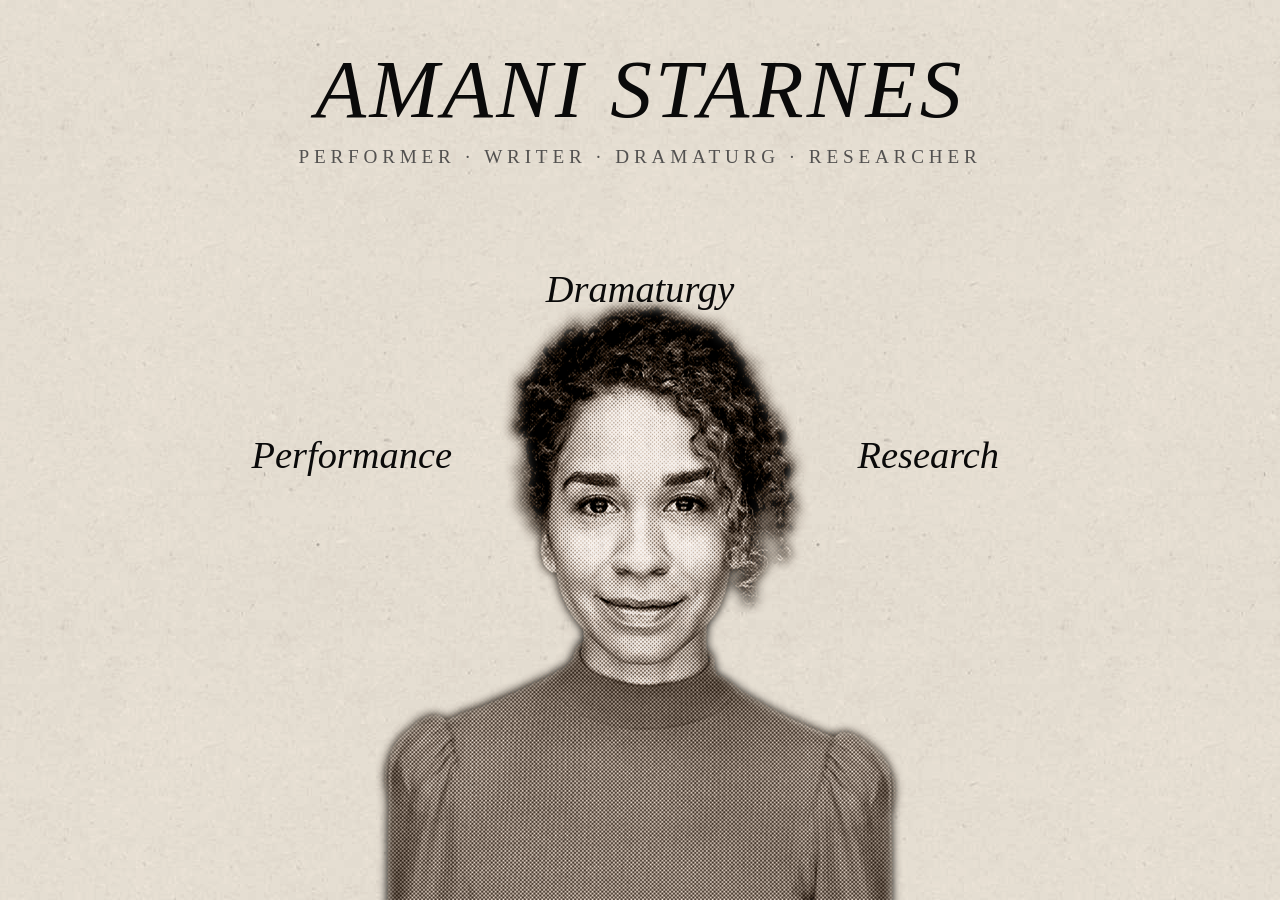
==== commit 30674b6b: "no contact on homepage" ====
--- a/index.html
+++ b/index.html
@@ -67,7 +67,7 @@
 <body>
 
   <div class="splash">
-    <a href="contact.html" class="splash-contact">Contact</a>
+
     <div class="splash-top">
       <div class="splash-name" aria-label="Amani Starnes">
         <span class="name-first">AMANI</span> <span class="name-last">STARNES</span>
@@ -100,4 +100,4 @@
   <script src="assets/js/main.js"></script>
 </body>
 
-</html>
+</html>
--- a/assets/css/style.css
+++ b/assets/css/style.css
@@ -1276,7 +1276,9 @@
   }
 
   .splash-nav-arc {
+    --arc-top: 17%;
     --arc-r: 130px;
+    --arc-safe-gap: 1.5rem;
   }
 
   .site-header {
@@ -1368,6 +1370,12 @@
   }
 }
 
+@media (max-width: 480px) and (max-height: 700px) {
+  .splash-nav-arc {
+    --arc-top: 17%;
+  }
+}
+
 @media (max-height: 520px) {
   .splash-name {
     font-size: clamp(1.4rem, 4vw, 2.5rem);
